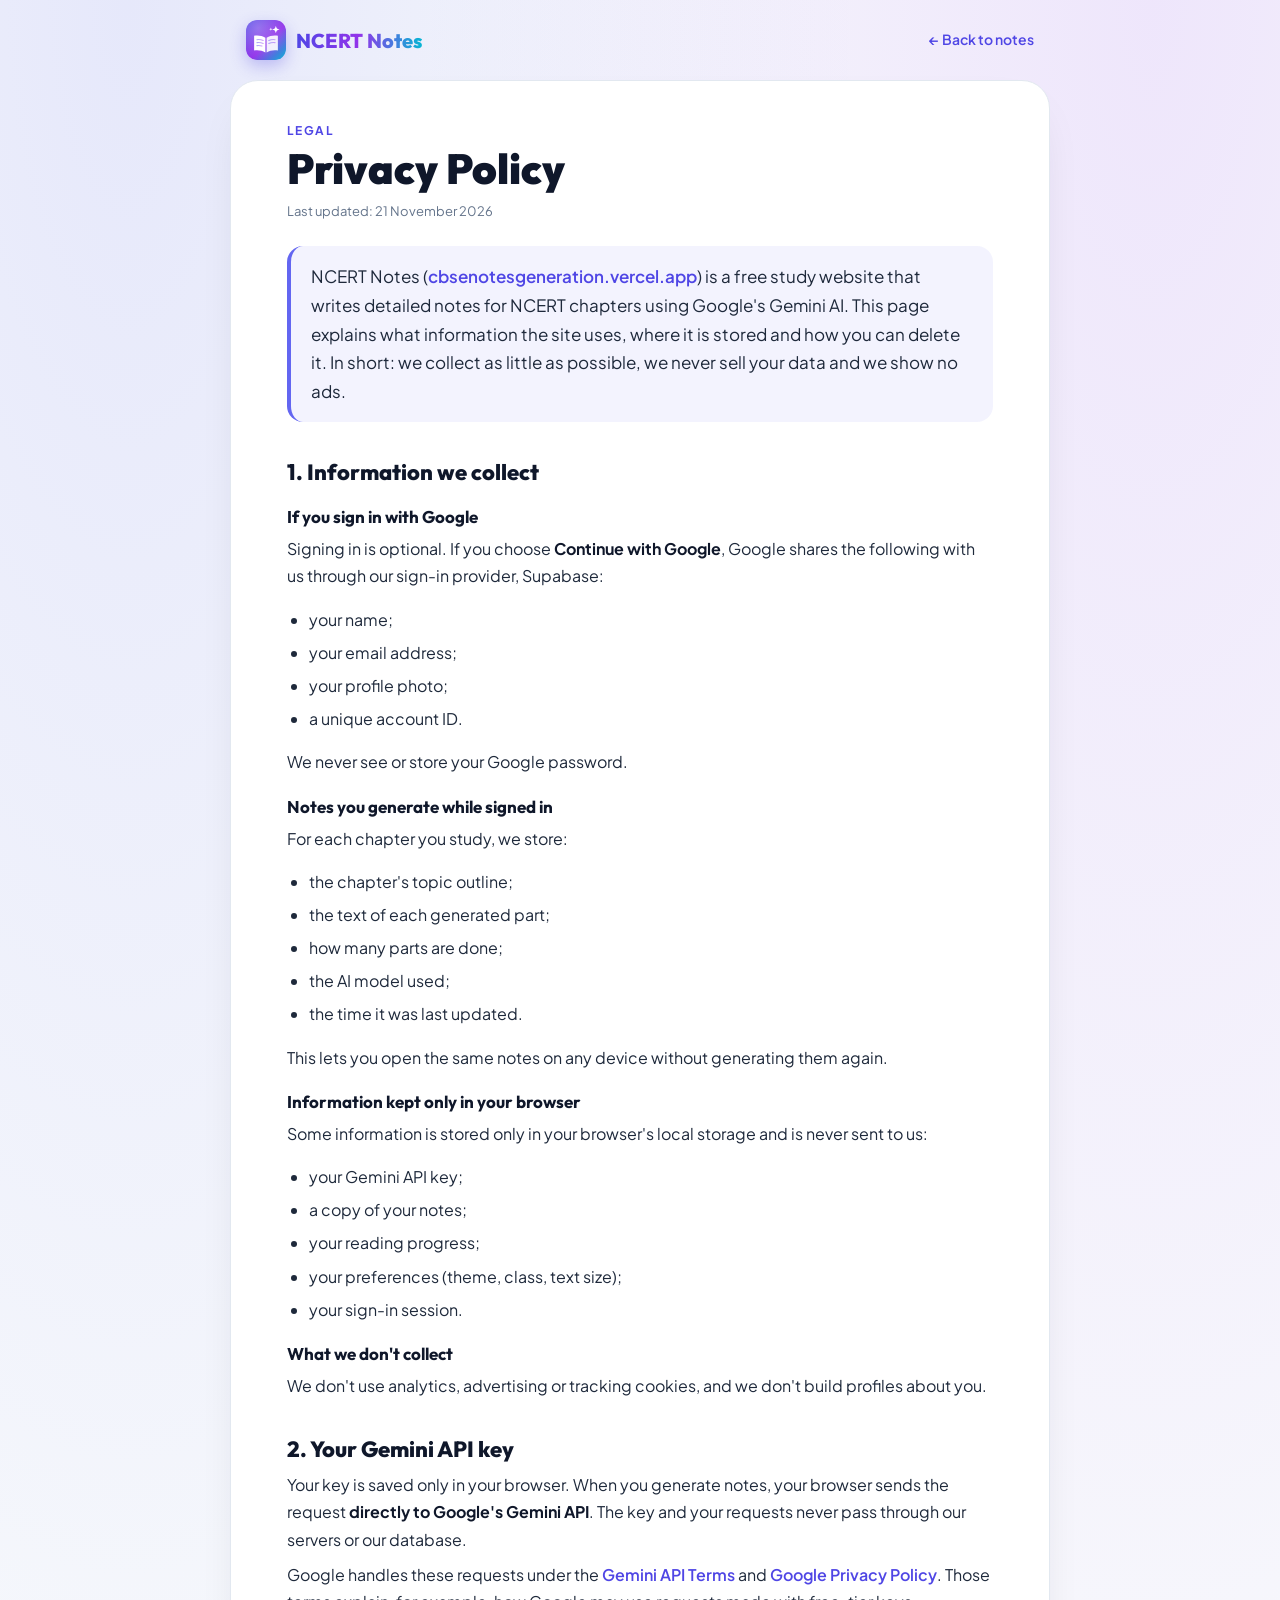
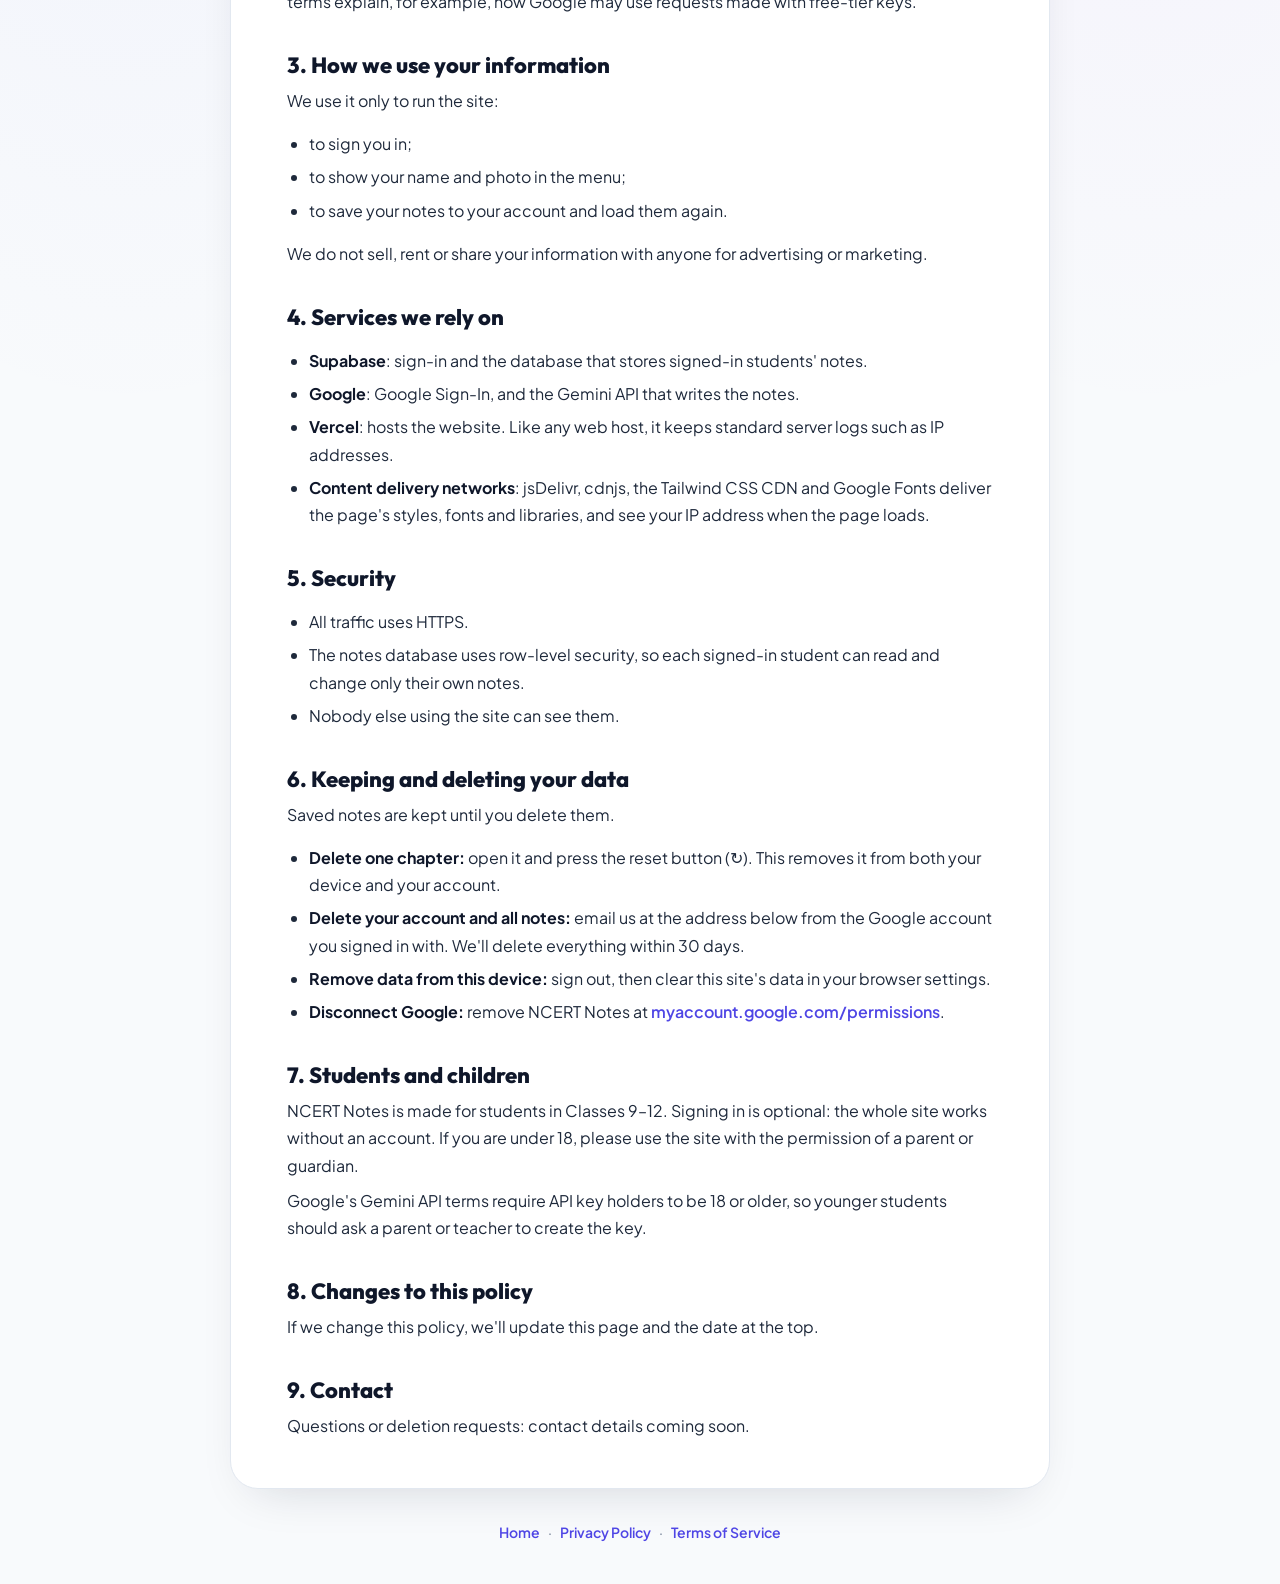
==== privacy.html @ fe852a2c "Add logo, favicons, link previews, Privacy Policy and Terms pages - New app logo (open book with AI " ====
<!DOCTYPE html>
<html lang="en">
<head>
    <meta charset="UTF-8" />
    <meta name="viewport" content="width=device-width, initial-scale=1.0" />
    <title>Privacy Policy · NCERT Notes</title>
    <meta name="description" content="How NCERT Notes handles your data: Google sign-in, saved notes and your Gemini API key." />
    <link rel="icon" href="assets/logo.svg" type="image/svg+xml" />
    <link rel="icon" href="assets/favicon-32.png" sizes="32x32" type="image/png" />
    <link rel="apple-touch-icon" href="assets/apple-touch-icon.png" />
    <meta name="theme-color" content="#4f46e5" />
    <link rel="canonical" href="https://cbsenotesgeneration.vercel.app/privacy.html" />
    <link rel="stylesheet" href="assets/legal.css" />
    <script>try { if (localStorage.getItem('ncert_theme') === 'dark') document.documentElement.classList.add('dark'); } catch {}</script>
</head>
<body>
    <header>
        <a href="./" class="brand"><img src="assets/logo.svg" alt="" width="40" height="40" /><span>NCERT Notes</span></a>
        <a href="./" class="back">← Back to notes</a>
    </header>

    <main>
        <p class="eyebrow">Legal</p>
        <h1>Privacy Policy</h1>
        <p class="updated">Last updated: 21 November 2026</p>

        <p class="lead">NCERT Notes (<a href="https://cbsenotesgeneration.vercel.app">cbsenotesgeneration.vercel.app</a>) is a free study website that writes detailed notes for NCERT chapters using Google's Gemini AI. This page explains what information the site uses, where it is stored and how you can delete it. In short: we collect as little as possible, we never sell your data and we show no ads.</p>

        <h2>1. Information we collect</h2>
        <h3>If you sign in with Google</h3>
        <p>Signing in is optional. If you choose <b>Continue with Google</b>, Google shares the following with us through our sign-in provider, Supabase:</p>
        <ul>
            <li>your name;</li>
            <li>your email address;</li>
            <li>your profile photo;</li>
            <li>a unique account ID.</li>
        </ul>
        <p>We never see or store your Google password.</p>

        <h3>Notes you generate while signed in</h3>
        <p>For each chapter you study, we store:</p>
        <ul>
            <li>the chapter's topic outline;</li>
            <li>the text of each generated part;</li>
            <li>how many parts are done;</li>
            <li>the AI model used;</li>
            <li>the time it was last updated.</li>
        </ul>
        <p>This lets you open the same notes on any device without generating them again.</p>

        <h3>Information kept only in your browser</h3>
        <p>Some information is stored only in your browser's local storage and is never sent to us:</p>
        <ul>
            <li>your Gemini API key;</li>
            <li>a copy of your notes;</li>
            <li>your reading progress;</li>
            <li>your preferences (theme, class, text size);</li>
            <li>your sign-in session.</li>
        </ul>

        <h3>What we don't collect</h3>
        <p>We don't use analytics, advertising or tracking cookies, and we don't build profiles about you.</p>

        <h2>2. Your Gemini API key</h2>
        <p>Your key is saved only in your browser. When you generate notes, your browser sends the request <b>directly to Google's Gemini API</b>. The key and your requests never pass through our servers or our database.</p>
        <p>Google handles these requests under the <a href="https://ai.google.dev/gemini-api/terms" target="_blank" rel="noopener">Gemini API Terms</a> and <a href="https://policies.google.com/privacy" target="_blank" rel="noopener">Google Privacy Policy</a>. Those terms explain, for example, how Google may use requests made with free-tier keys.</p>

        <h2>3. How we use your information</h2>
        <p>We use it only to run the site:</p>
        <ul>
            <li>to sign you in;</li>
            <li>to show your name and photo in the menu;</li>
            <li>to save your notes to your account and load them again.</li>
        </ul>
        <p>We do not sell, rent or share your information with anyone for advertising or marketing.</p>

        <h2>4. Services we rely on</h2>
        <ul>
            <li><b>Supabase</b>: sign-in and the database that stores signed-in students' notes.</li>
            <li><b>Google</b>: Google Sign-In, and the Gemini API that writes the notes.</li>
            <li><b>Vercel</b>: hosts the website. Like any web host, it keeps standard server logs such as IP addresses.</li>
            <li><b>Content delivery networks</b>: jsDelivr, cdnjs, the Tailwind CSS CDN and Google Fonts deliver the page's styles, fonts and libraries, and see your IP address when the page loads.</li>
        </ul>

        <h2>5. Security</h2>
        <ul>
            <li>All traffic uses HTTPS.</li>
            <li>The notes database uses row-level security, so each signed-in student can read and change only their own notes.</li>
            <li>Nobody else using the site can see them.</li>
        </ul>

        <h2>6. Keeping and deleting your data</h2>
        <p>Saved notes are kept until you delete them.</p>
        <ul>
            <li><b>Delete one chapter:</b> open it and press the reset button (↻). This removes it from both your device and your account.</li>
            <li><b>Delete your account and all notes:</b> email us at the address below from the Google account you signed in with. We'll delete everything within 30 days.</li>
            <li><b>Remove data from this device:</b> sign out, then clear this site's data in your browser settings.</li>
            <li><b>Disconnect Google:</b> remove NCERT Notes at <a href="https://myaccount.google.com/permissions" target="_blank" rel="noopener">myaccount.google.com/permissions</a>.</li>
        </ul>

        <h2>7. Students and children</h2>
        <p>NCERT Notes is made for students in Classes 9–12. Signing in is optional: the whole site works without an account. If you are under 18, please use the site with the permission of a parent or guardian.</p>
        <p>Google's Gemini API terms require API key holders to be 18 or older, so younger students should ask a parent or teacher to create the key.</p>

        <h2>8. Changes to this policy</h2>
        <p>If we change this policy, we'll update this page and the date at the top.</p>

        <h2>9. Contact</h2>
        <p>Questions or deletion requests: <span data-contact></span></p>
    </main>

    <footer>
        <a href="./">Home</a><span>·</span><a href="privacy.html">Privacy Policy</a><span>·</span><a href="terms.html">Terms of Service</a>
    </footer>

    <script src="js/config.js"></script>
    <script src="assets/legal.js"></script>
</body>
</html>
---- assets/legal.css ----
/* Styles for the Privacy Policy and Terms pages (no framework needed). */
@import url('https://fonts.googleapis.com/css2?family=Outfit:wght@700;800;900&family=Plus+Jakarta+Sans:wght@400;500;600;700&display=swap');

:root {
  --bg: #f8fafc; --card: #ffffff; --text: #1e293b; --muted: #64748b; --heading: #0f172a;
  --border: #e2e8f0; --accent: #4f46e5; --accent-soft: rgba(99, 102, 241, .08);
}
html.dark {
  --bg: #090d16; --card: #111827; --text: #cbd5e1; --muted: #94a3b8; --heading: #f1f5f9;
  --border: #1e293b; --accent: #a5b4fc; --accent-soft: rgba(99, 102, 241, .12);
}
* { box-sizing: border-box; }
body {
  margin: 0; background: var(--bg); color: var(--text);
  font: 16px/1.7 'Plus Jakarta Sans', system-ui, sans-serif;
  background-image: radial-gradient(at 10% 0%, rgba(99, 102, 241, .12) 0, transparent 45%),
                    radial-gradient(at 90% 0%, rgba(168, 85, 247, .12) 0, transparent 45%);
}
a { color: var(--accent); font-weight: 600; text-decoration: none; }
a:hover { text-decoration: underline; }

header {
  max-width: 820px; margin: 0 auto; padding: 20px 16px;
  display: flex; align-items: center; justify-content: space-between; gap: 12px;
}
.brand { display: flex; align-items: center; gap: 10px; color: var(--heading); }
.brand:hover { text-decoration: none; }
.brand img { border-radius: 11px; box-shadow: 0 6px 16px rgba(79, 70, 229, .3); }
.brand span {
  font: 800 20px 'Outfit', sans-serif;
  background: linear-gradient(90deg, #4f46e5, #9333ea, #06b6d4); -webkit-background-clip: text; background-clip: text; color: transparent;
}
.back { font-size: 14px; }

main {
  max-width: 820px; margin: 0 auto 32px; padding: 40px clamp(20px, 5vw, 56px);
  background: var(--card); border: 1px solid var(--border); border-radius: 28px;
  box-shadow: 0 20px 50px -24px rgba(15, 23, 42, .18);
}
@media (max-width: 860px) { main { margin: 0 16px 32px; } }
.eyebrow { margin: 0; font-size: 12px; font-weight: 700; letter-spacing: .12em; text-transform: uppercase; color: var(--accent); }
h1 { margin: 4px 0 0; font: 900 clamp(30px, 6vw, 42px)/1.15 'Outfit', sans-serif; color: var(--heading); }
.updated { margin: 6px 0 24px; font-size: 13px; color: var(--muted); }
.lead { font-size: 17px; padding: 16px 20px; border-radius: 16px; background: var(--accent-soft); border-left: 4px solid #6366f1; }
h2 { margin: 36px 0 8px; font: 800 22px 'Outfit', sans-serif; color: var(--heading); }
h3 { margin: 20px 0 4px; font: 700 17px 'Outfit', sans-serif; color: var(--heading); }
p { margin: 8px 0; }
ul { padding-left: 22px; }
li { margin: 6px 0; }
b { color: var(--heading); }

footer {
  text-align: center; padding: 0 16px 40px; font-size: 14px; color: var(--muted);
  display: flex; justify-content: center; flex-wrap: wrap; gap: 8px;
}
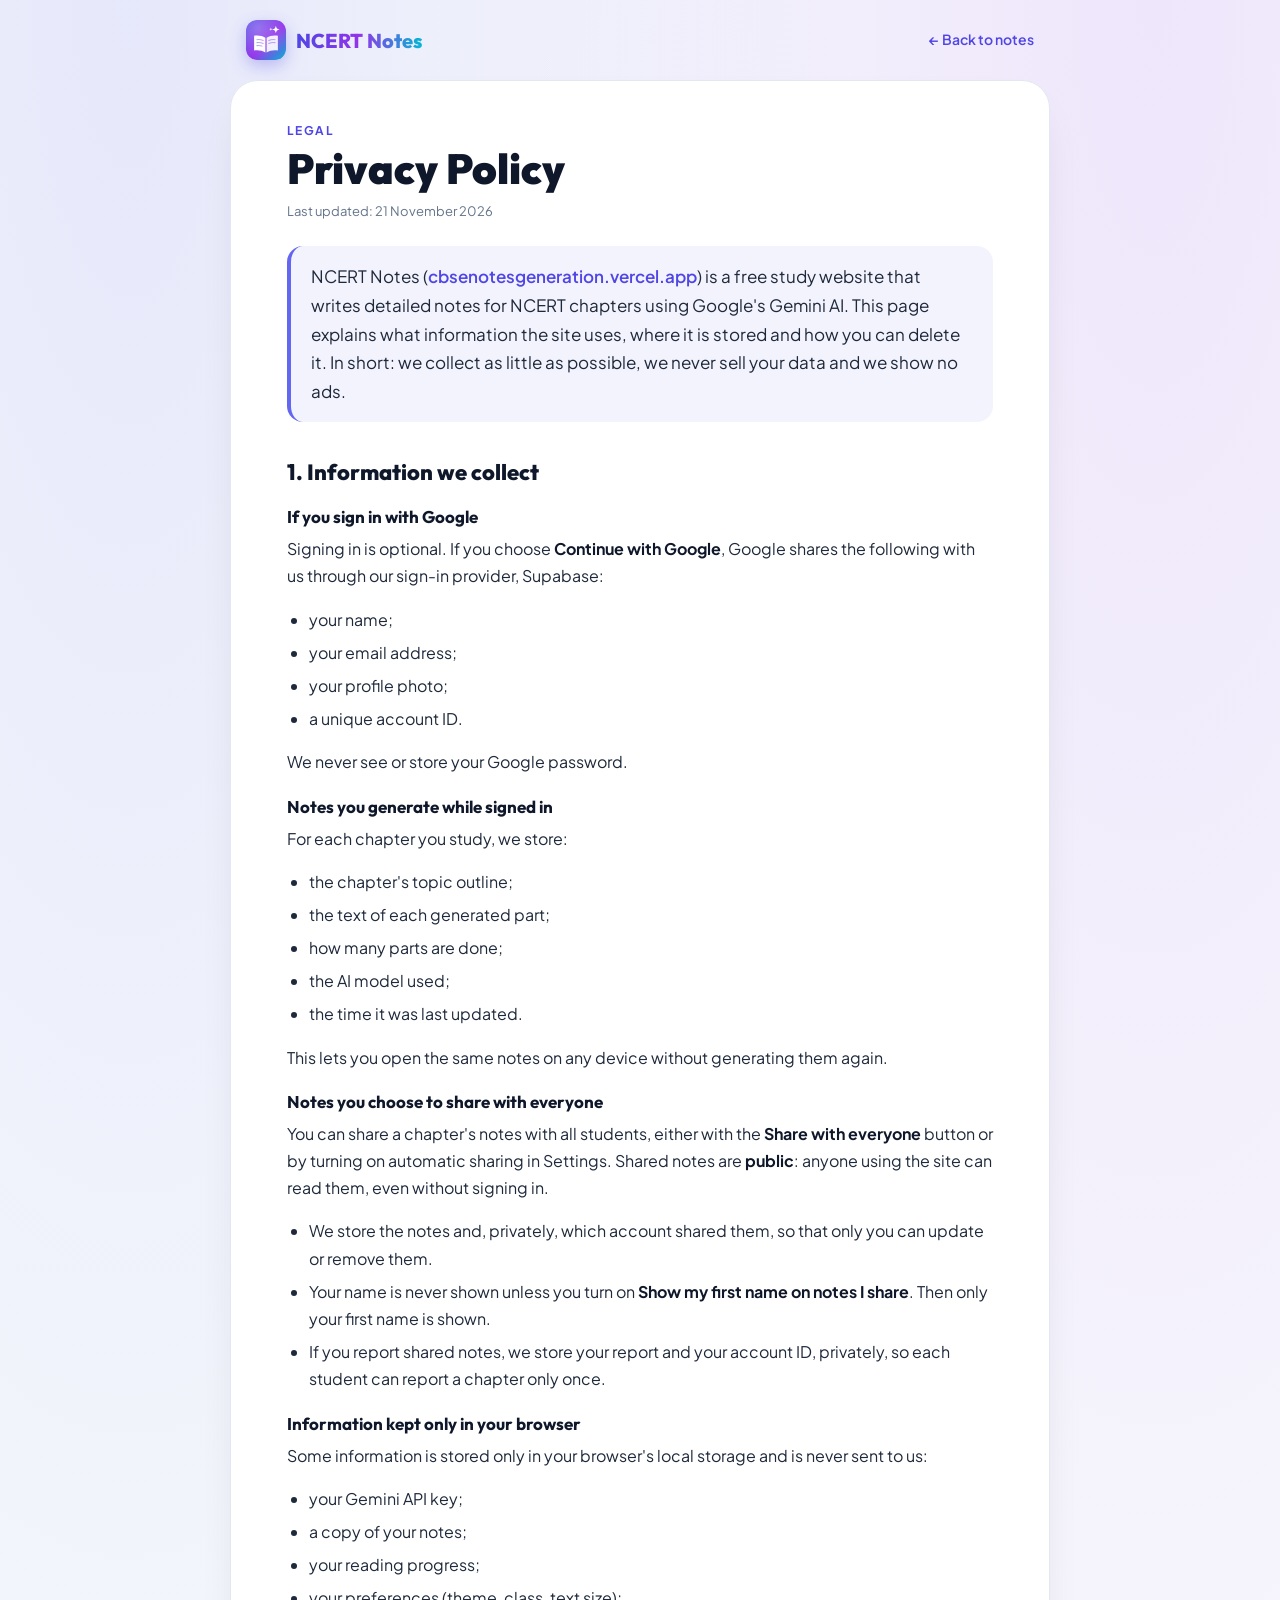
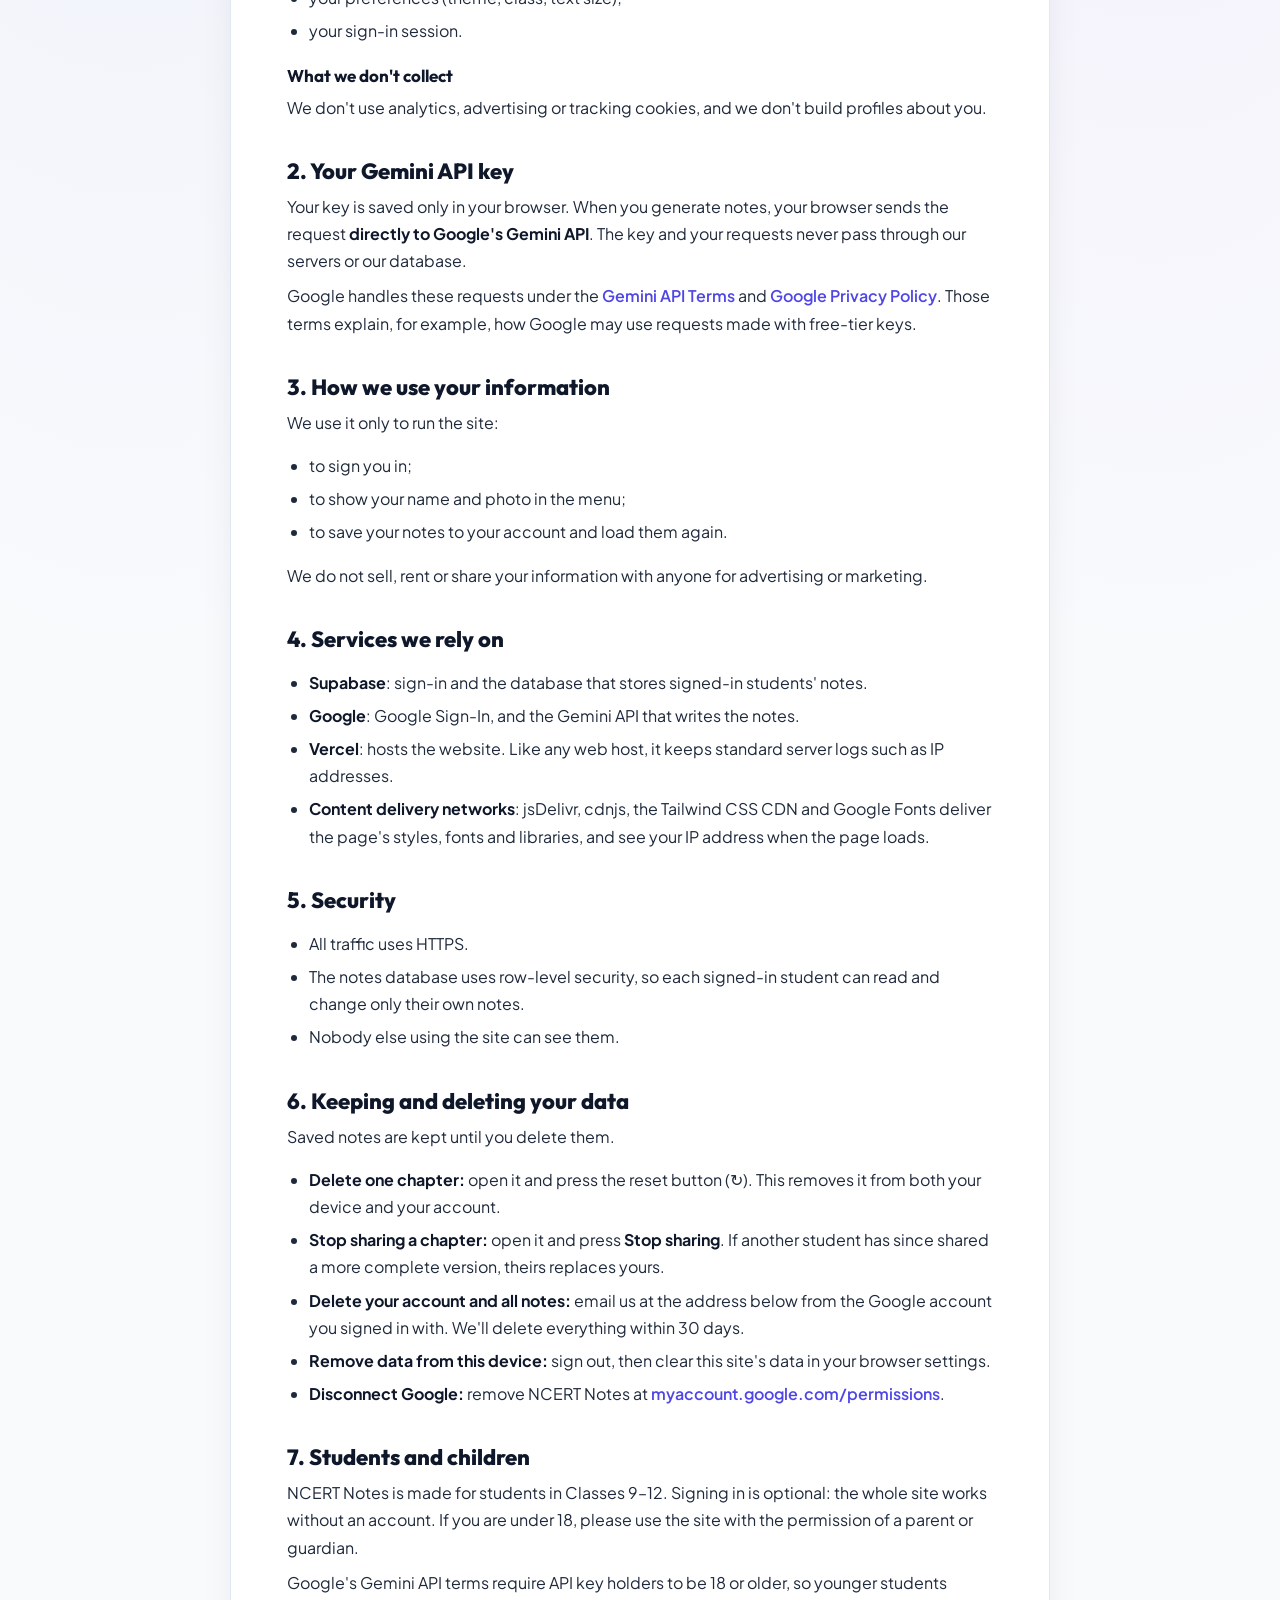
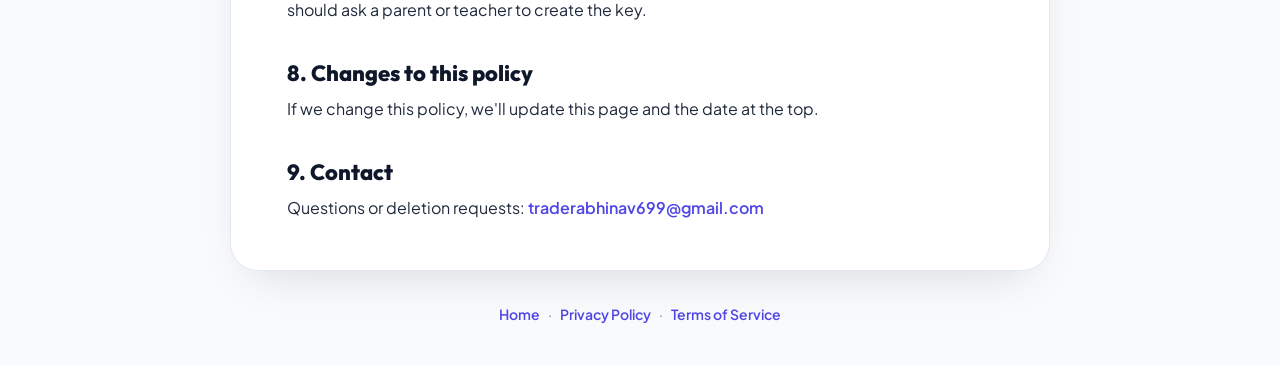
==== commit 35363fc7: "Add shared notes library and Settings panel - Students can share a chapter's notes with everyone (bu" ====
--- a/privacy.html
+++ b/privacy.html
@@ -48,6 +48,14 @@
         </ul>
         <p>This lets you open the same notes on any device without generating them again.</p>
 
+        <h3>Notes you choose to share with everyone</h3>
+        <p>You can share a chapter's notes with all students, either with the <b>Share with everyone</b> button or by turning on automatic sharing in Settings. Shared notes are <b>public</b>: anyone using the site can read them, even without signing in.</p>
+        <ul>
+            <li>We store the notes and, privately, which account shared them, so that only you can update or remove them.</li>
+            <li>Your name is never shown unless you turn on <b>Show my first name on notes I share</b>. Then only your first name is shown.</li>
+            <li>If you report shared notes, we store your report and your account ID, privately, so each student can report a chapter only once.</li>
+        </ul>
+
         <h3>Information kept only in your browser</h3>
         <p>Some information is stored only in your browser's local storage and is never sent to us:</p>
         <ul>
@@ -93,6 +101,7 @@
         <p>Saved notes are kept until you delete them.</p>
         <ul>
             <li><b>Delete one chapter:</b> open it and press the reset button (↻). This removes it from both your device and your account.</li>
+            <li><b>Stop sharing a chapter:</b> open it and press <b>Stop sharing</b>. If another student has since shared a more complete version, theirs replaces yours.</li>
             <li><b>Delete your account and all notes:</b> email us at the address below from the Google account you signed in with. We'll delete everything within 30 days.</li>
             <li><b>Remove data from this device:</b> sign out, then clear this site's data in your browser settings.</li>
             <li><b>Disconnect Google:</b> remove NCERT Notes at <a href="https://myaccount.google.com/permissions" target="_blank" rel="noopener">myaccount.google.com/permissions</a>.</li>
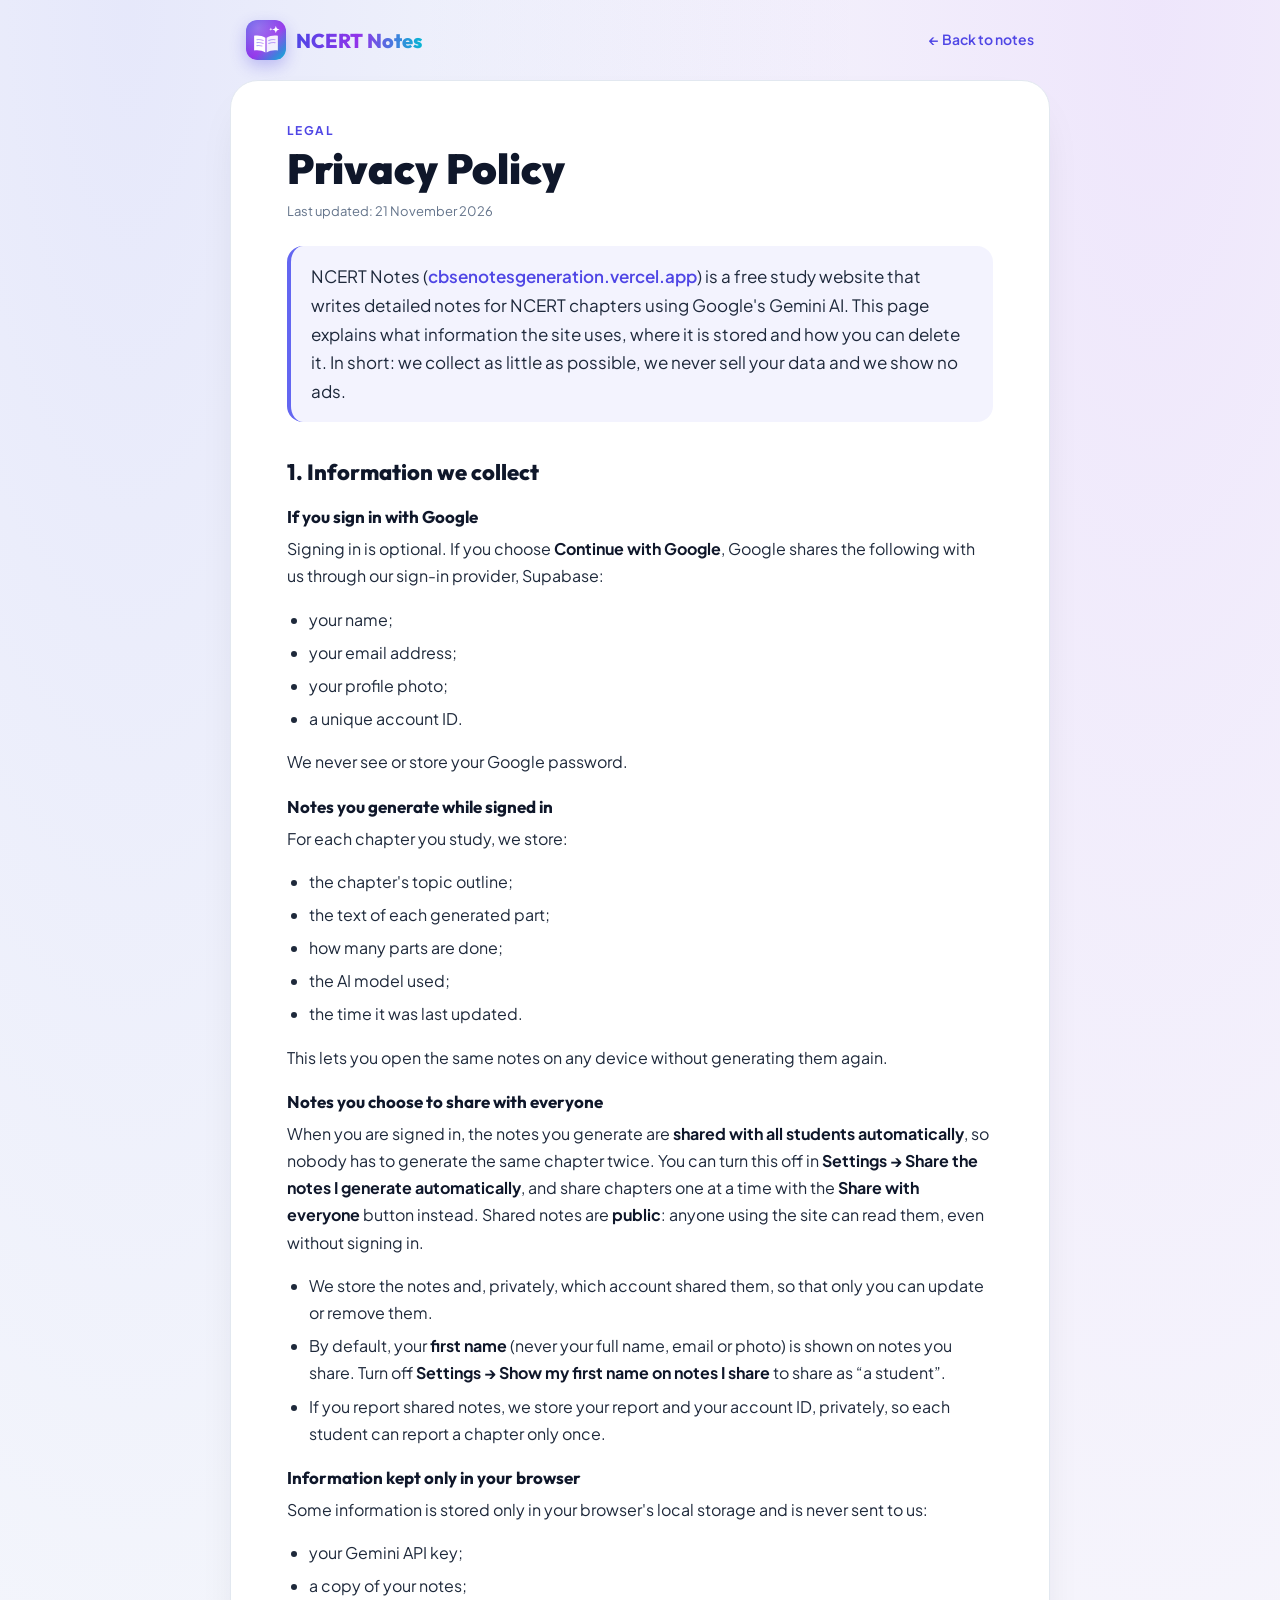
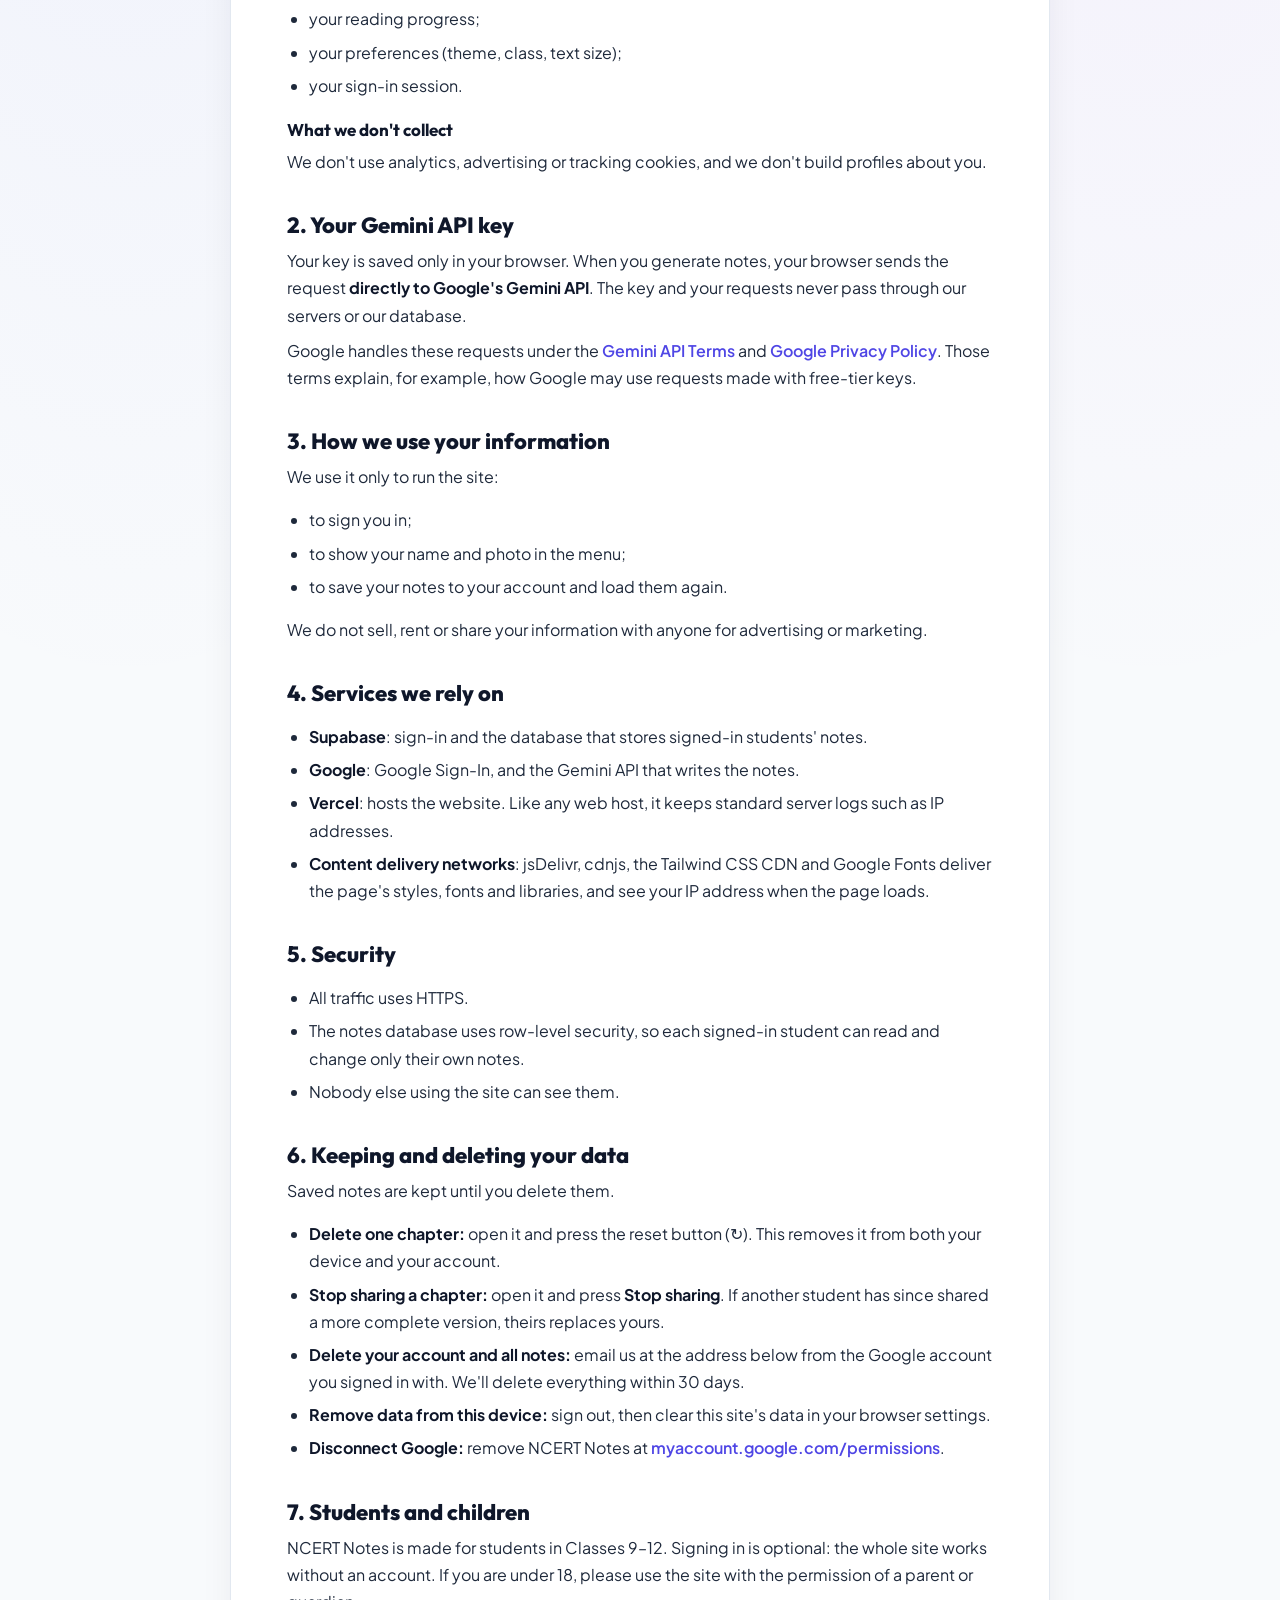
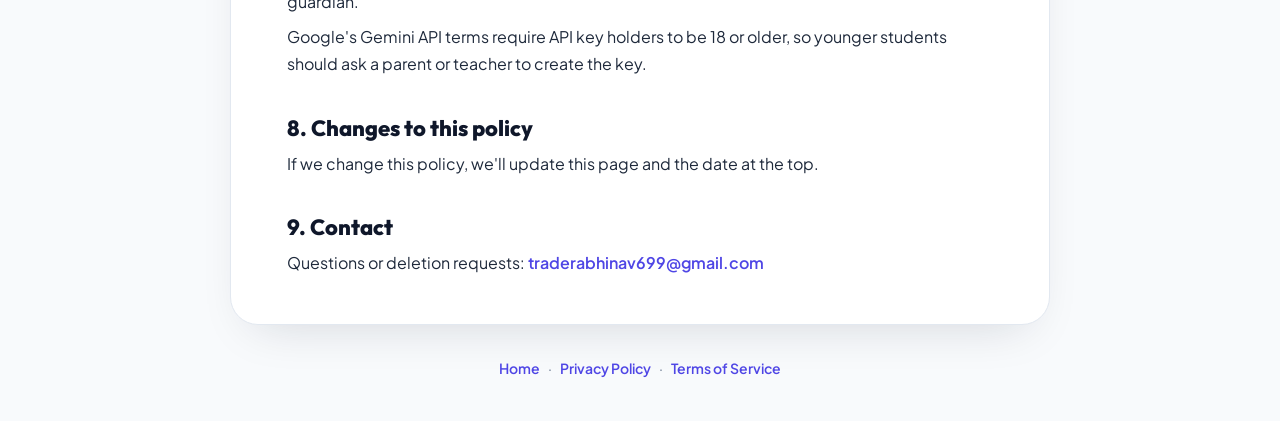
==== commit 1fb4fd58: "Share notes automatically with first name by default - Auto-share and show-first-name settings now d" ====
--- a/privacy.html
+++ b/privacy.html
@@ -49,10 +49,10 @@
         <p>This lets you open the same notes on any device without generating them again.</p>
 
         <h3>Notes you choose to share with everyone</h3>
-        <p>You can share a chapter's notes with all students, either with the <b>Share with everyone</b> button or by turning on automatic sharing in Settings. Shared notes are <b>public</b>: anyone using the site can read them, even without signing in.</p>
+        <p>When you are signed in, the notes you generate are <b>shared with all students automatically</b>, so nobody has to generate the same chapter twice. You can turn this off in <b>Settings → Share the notes I generate automatically</b>, and share chapters one at a time with the <b>Share with everyone</b> button instead. Shared notes are <b>public</b>: anyone using the site can read them, even without signing in.</p>
         <ul>
             <li>We store the notes and, privately, which account shared them, so that only you can update or remove them.</li>
-            <li>Your name is never shown unless you turn on <b>Show my first name on notes I share</b>. Then only your first name is shown.</li>
+            <li>By default, your <b>first name</b> (never your full name, email or photo) is shown on notes you share. Turn off <b>Settings → Show my first name on notes I share</b> to share as “a student”.</li>
             <li>If you report shared notes, we store your report and your account ID, privately, so each student can report a chapter only once.</li>
         </ul>
 
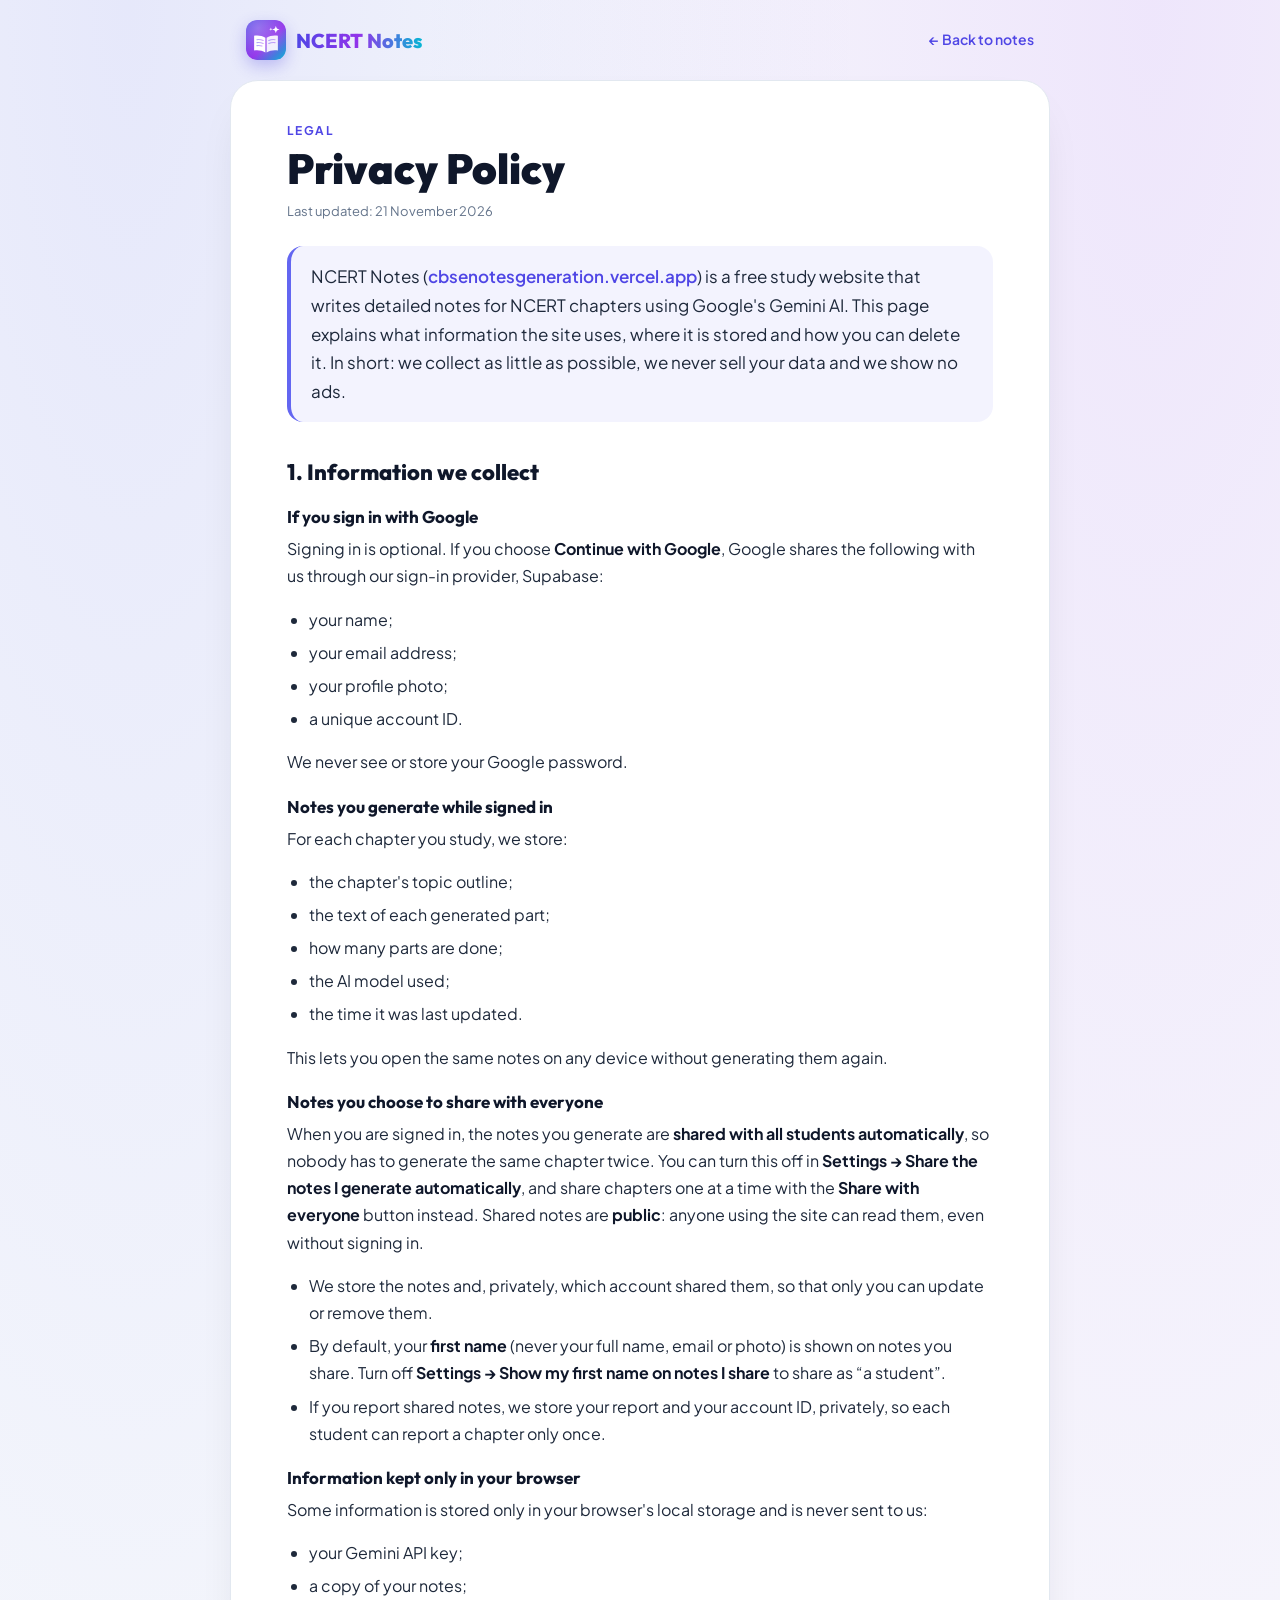
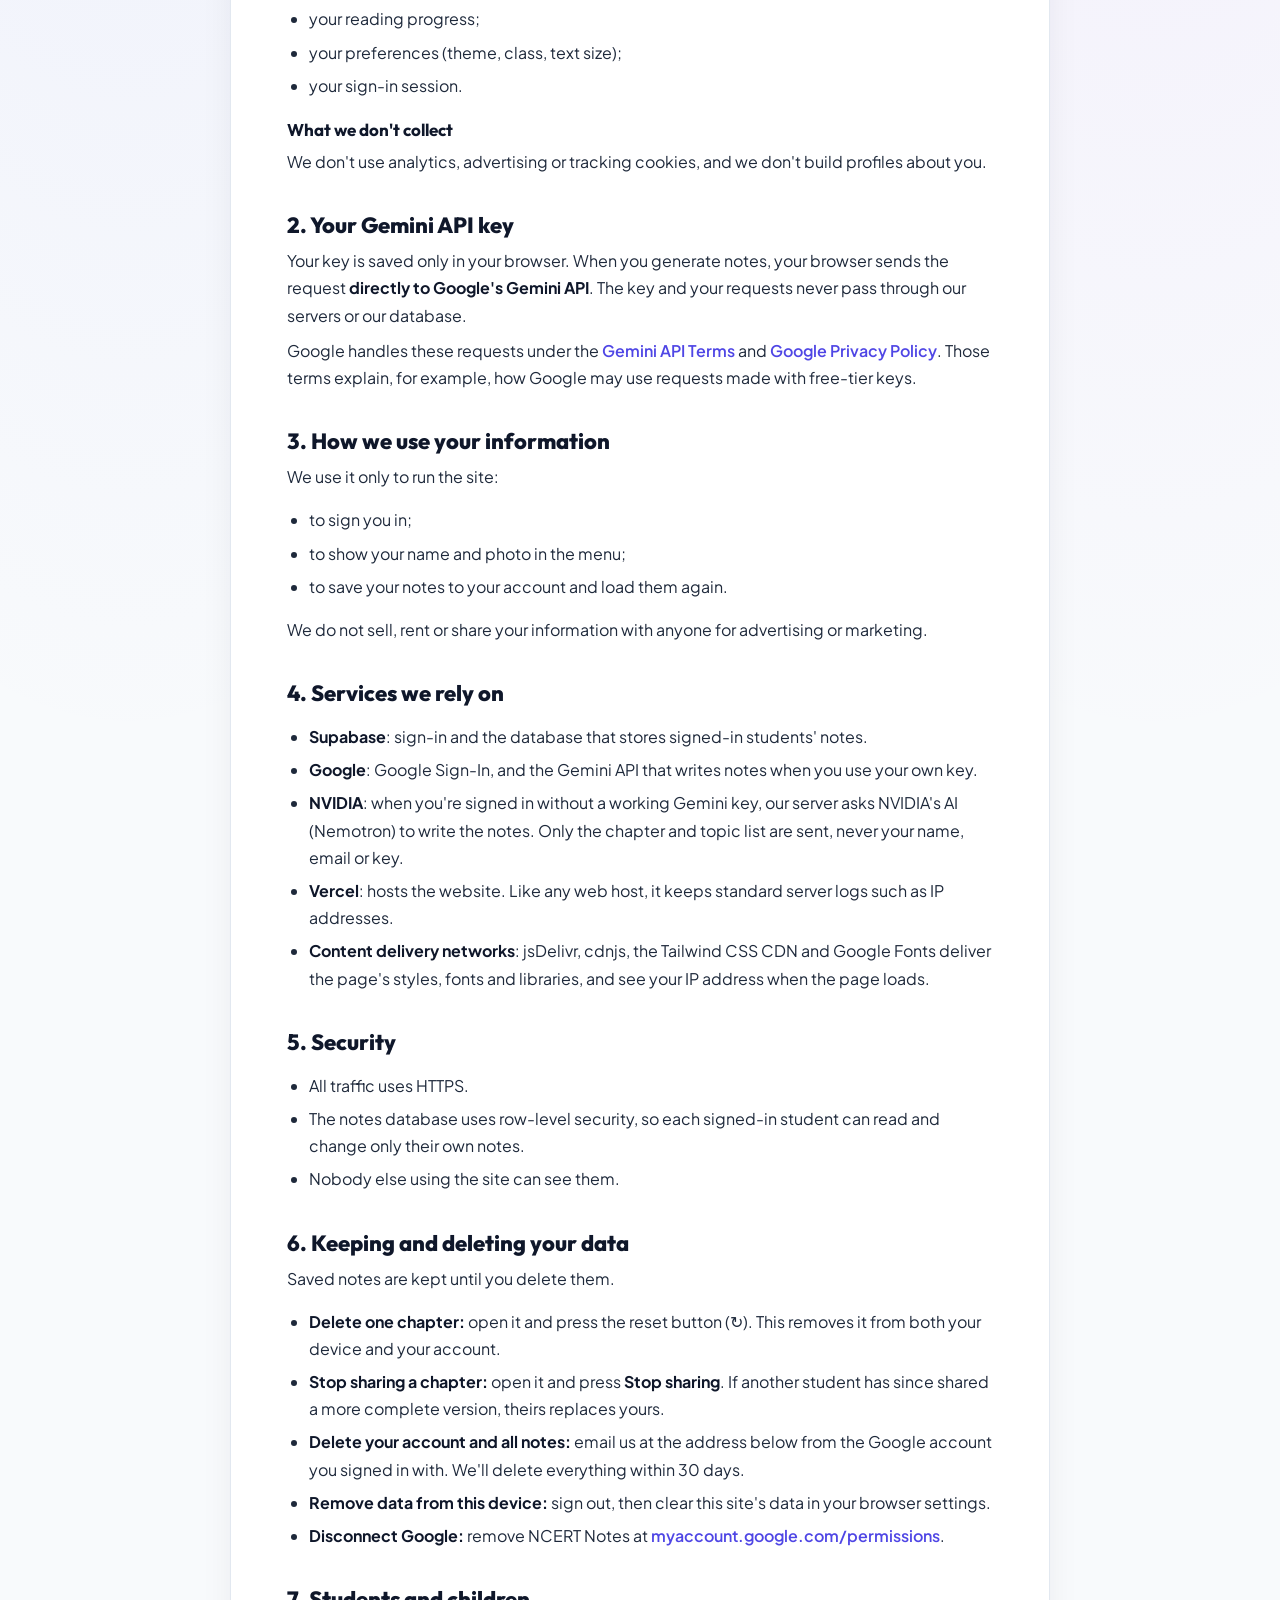
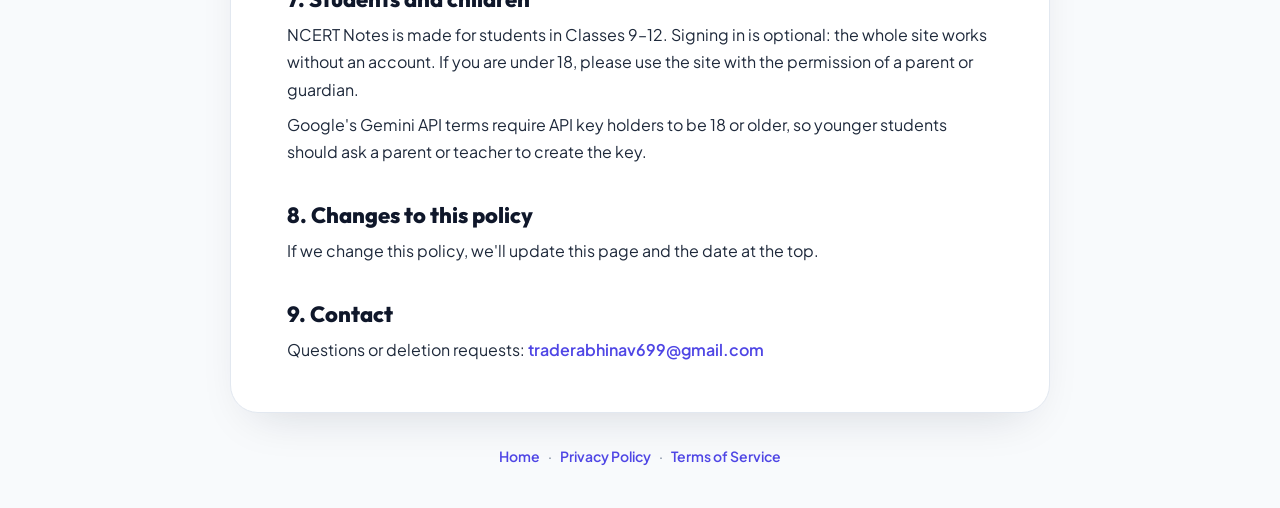
==== commit d914fb46: "Add free built-in AI (NVIDIA Nemotron) when a student's Gemini key is missing or fails - New /api/ge" ====
--- a/privacy.html
+++ b/privacy.html
@@ -85,7 +85,8 @@
         <h2>4. Services we rely on</h2>
         <ul>
             <li><b>Supabase</b>: sign-in and the database that stores signed-in students' notes.</li>
-            <li><b>Google</b>: Google Sign-In, and the Gemini API that writes the notes.</li>
+            <li><b>Google</b>: Google Sign-In, and the Gemini API that writes notes when you use your own key.</li>
+            <li><b>NVIDIA</b>: when you're signed in without a working Gemini key, our server asks NVIDIA's AI (Nemotron) to write the notes. Only the chapter and topic list are sent, never your name, email or key.</li>
             <li><b>Vercel</b>: hosts the website. Like any web host, it keeps standard server logs such as IP addresses.</li>
             <li><b>Content delivery networks</b>: jsDelivr, cdnjs, the Tailwind CSS CDN and Google Fonts deliver the page's styles, fonts and libraries, and see your IP address when the page loads.</li>
         </ul>
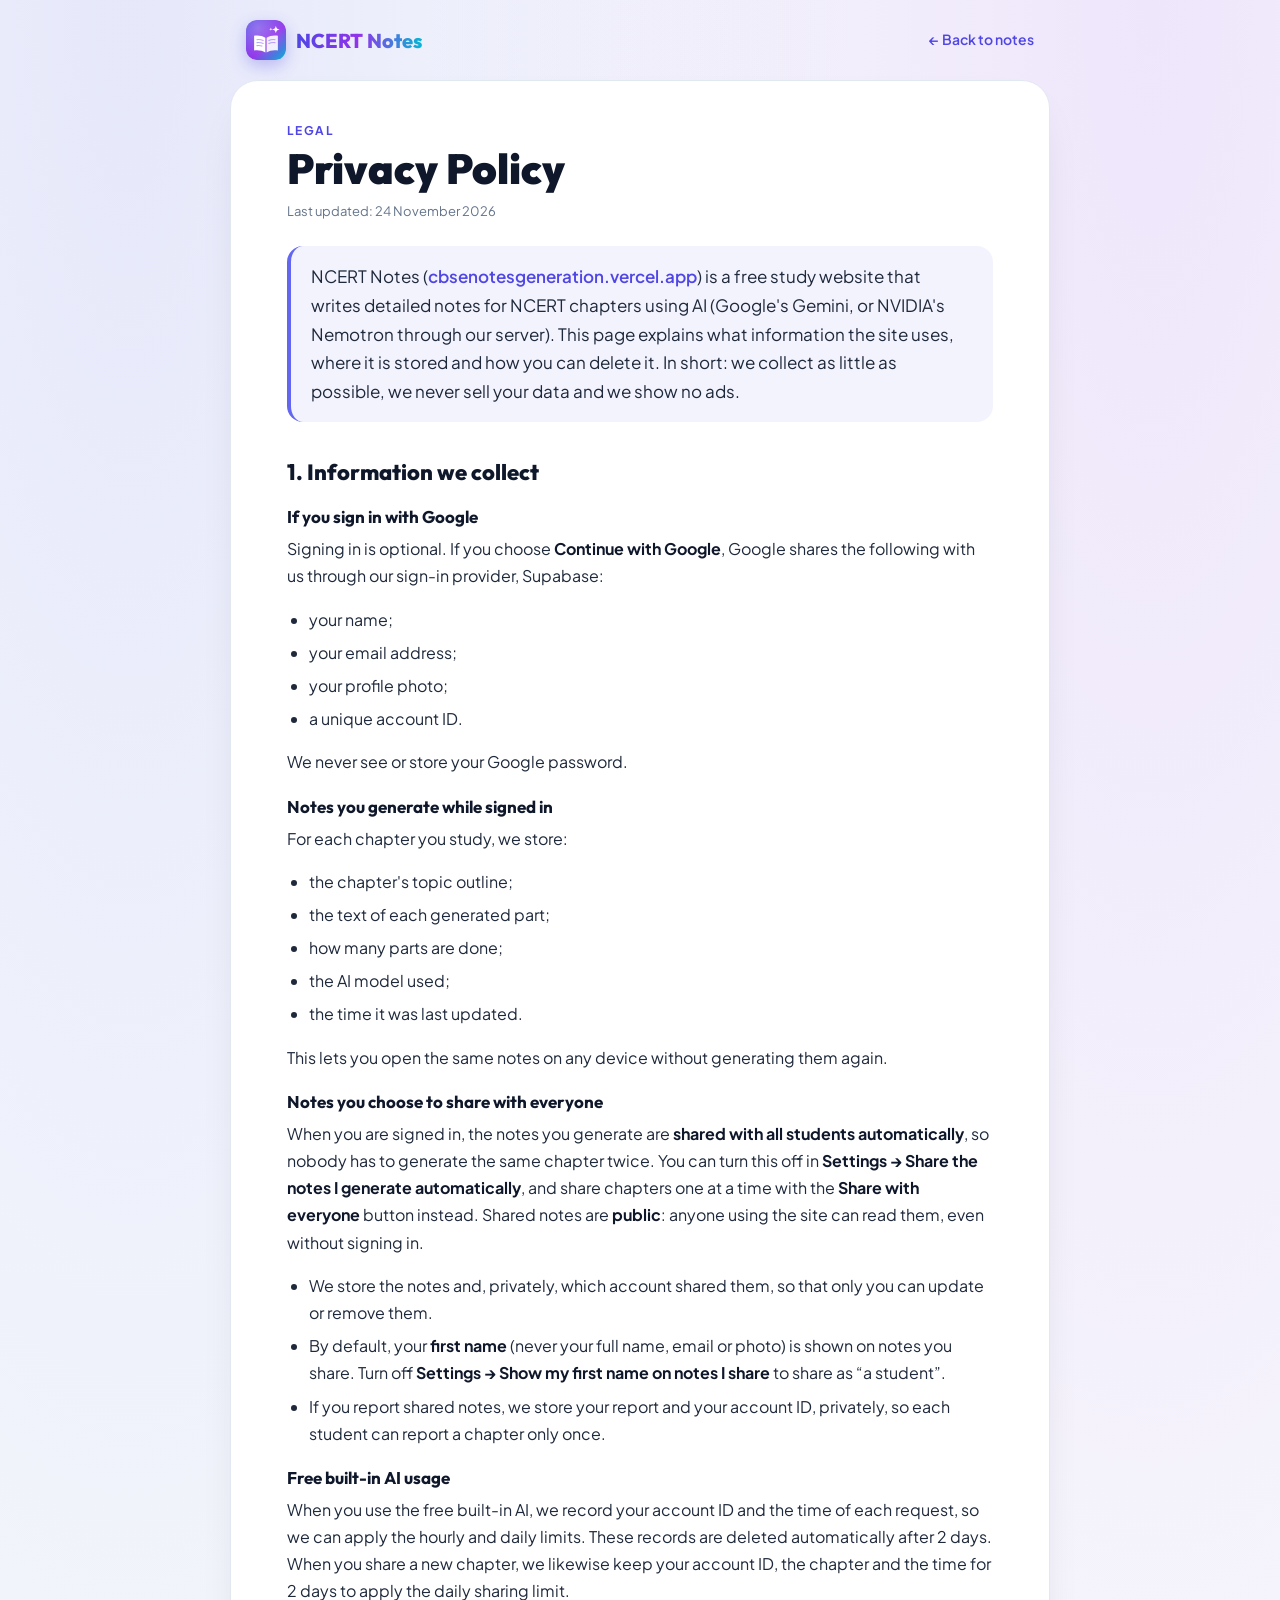
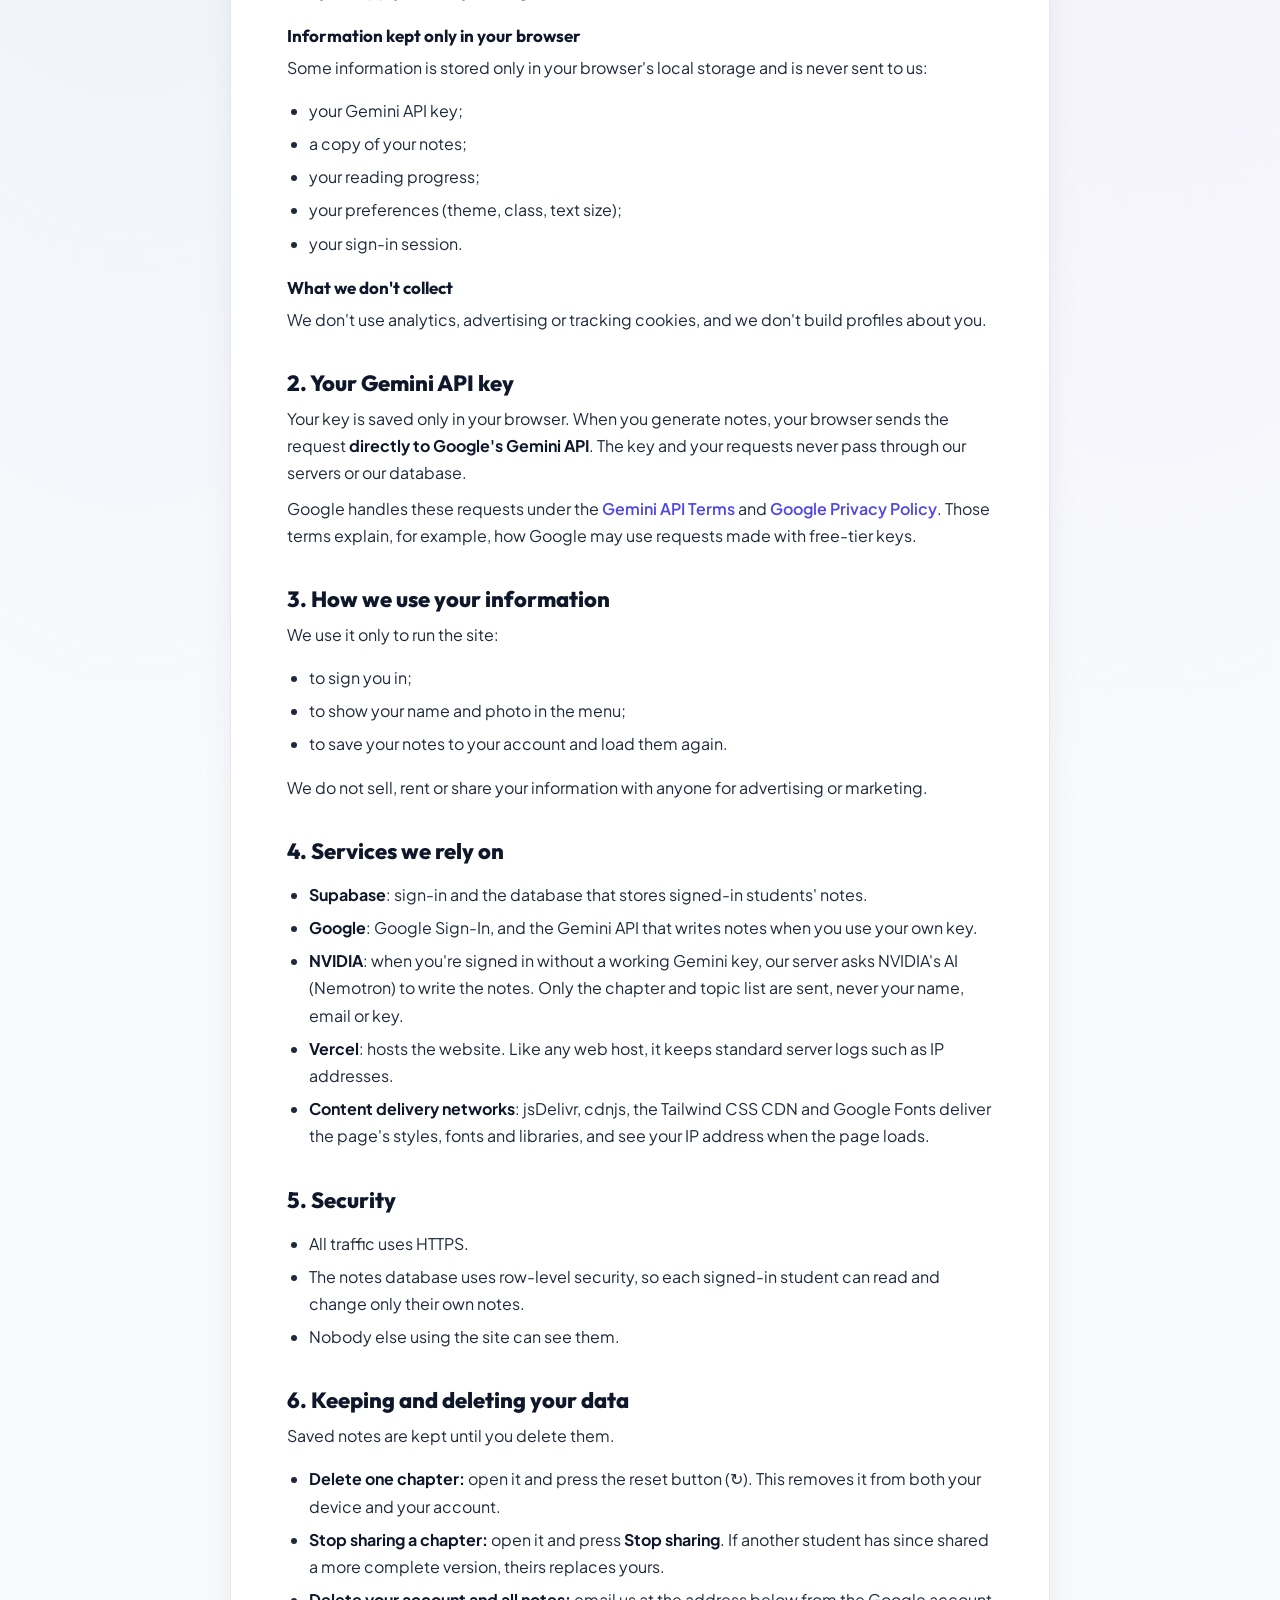
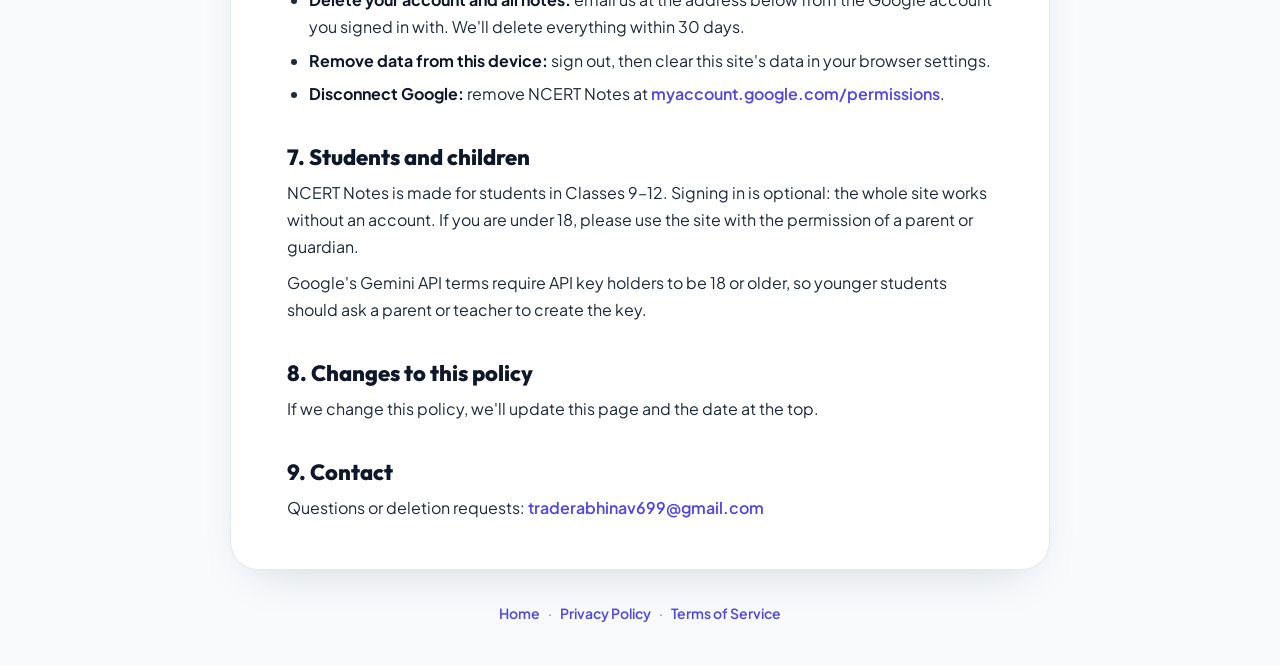
==== commit 613eb8d8: "Protect shared notes and the free AI; fix README and add a 404 page - Shared notes: a complete chapt" ====
--- a/privacy.html
+++ b/privacy.html
@@ -22,9 +22,9 @@
     <main>
         <p class="eyebrow">Legal</p>
         <h1>Privacy Policy</h1>
-        <p class="updated">Last updated: 21 November 2026</p>
+        <p class="updated">Last updated: 24 November 2026</p>
 
-        <p class="lead">NCERT Notes (<a href="https://cbsenotesgeneration.vercel.app">cbsenotesgeneration.vercel.app</a>) is a free study website that writes detailed notes for NCERT chapters using Google's Gemini AI. This page explains what information the site uses, where it is stored and how you can delete it. In short: we collect as little as possible, we never sell your data and we show no ads.</p>
+        <p class="lead">NCERT Notes (<a href="https://cbsenotesgeneration.vercel.app">cbsenotesgeneration.vercel.app</a>) is a free study website that writes detailed notes for NCERT chapters using AI (Google's Gemini, or NVIDIA's Nemotron through our server). This page explains what information the site uses, where it is stored and how you can delete it. In short: we collect as little as possible, we never sell your data and we show no ads.</p>
 
         <h2>1. Information we collect</h2>
         <h3>If you sign in with Google</h3>
@@ -55,6 +55,9 @@
             <li>By default, your <b>first name</b> (never your full name, email or photo) is shown on notes you share. Turn off <b>Settings → Show my first name on notes I share</b> to share as “a student”.</li>
             <li>If you report shared notes, we store your report and your account ID, privately, so each student can report a chapter only once.</li>
         </ul>
+
+        <h3>Free built-in AI usage</h3>
+        <p>When you use the free built-in AI, we record your account ID and the time of each request, so we can apply the hourly and daily limits. These records are deleted automatically after 2 days. When you share a new chapter, we likewise keep your account ID, the chapter and the time for 2 days to apply the daily sharing limit.</p>
 
         <h3>Information kept only in your browser</h3>
         <p>Some information is stored only in your browser's local storage and is never sent to us:</p>
